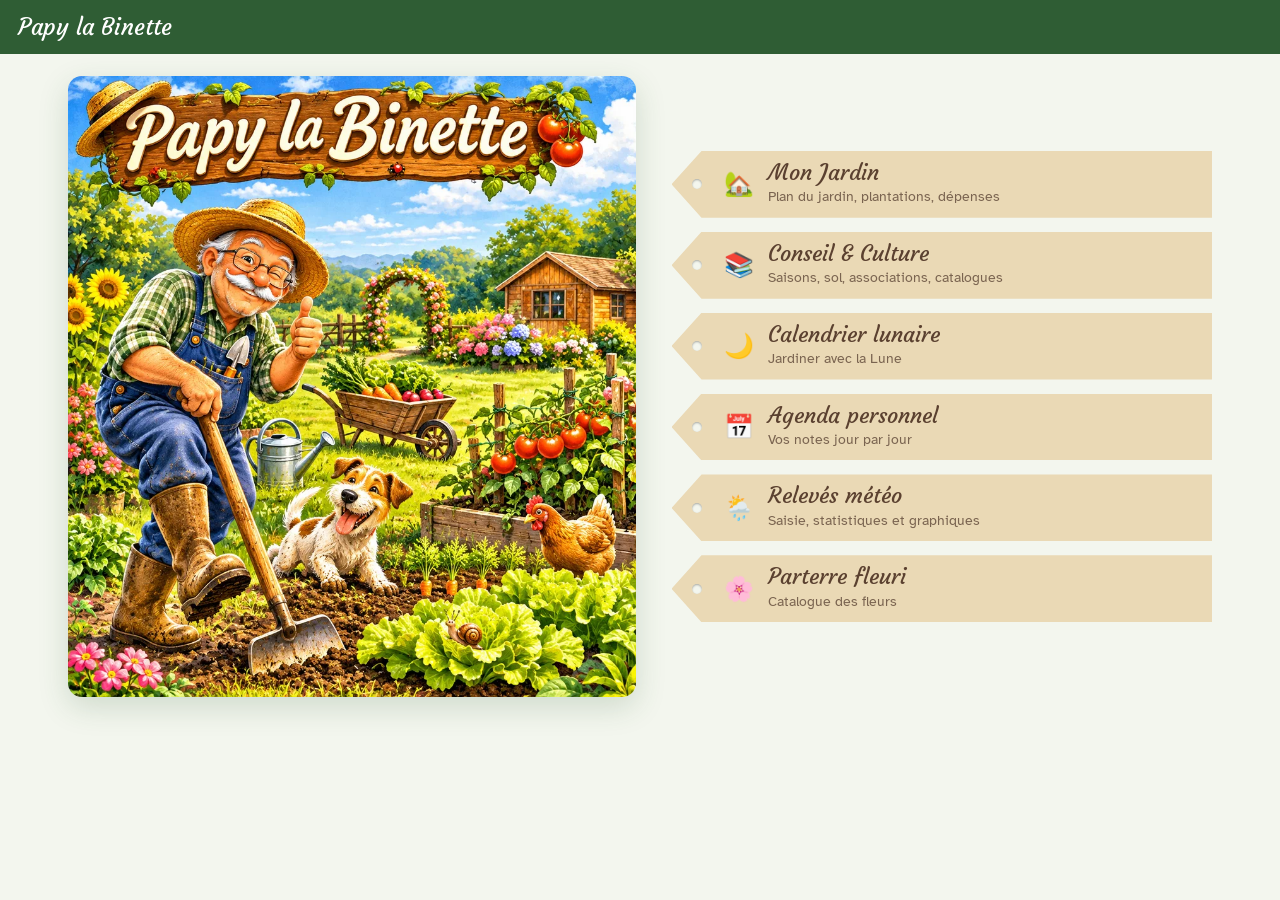
==== accueil.html @ 8723d0be "Papy la Binette : version web de l'application Mon Jardin Portillon d'entrée, conseils et catalogues" ====
<!DOCTYPE html>
<html lang="fr">
<head>
<meta charset="utf-8">
<meta name="viewport" content="width=device-width, initial-scale=1, viewport-fit=cover">
<title>Papy la Binette</title>
<meta name="description" content="Le carnet du jardinier : conseils, catalogues de plantes et calendrier lunaire.">
<meta name="theme-color" content="#2f5d34">
<link rel="manifest" href="manifest.webmanifest">
<link rel="icon" href="img/icone.png">
<link rel="apple-touch-icon" href="img/icone.png">
<link rel="preconnect" href="https://fonts.googleapis.com">
<link rel="preconnect" href="https://fonts.gstatic.com" crossorigin>
<link href="https://fonts.googleapis.com/css2?family=Atkinson+Hyperlegible:ital,wght@0,400;0,700;1,400&family=Courgette&display=swap" rel="stylesheet">
<link rel="stylesheet" href="css/style.css?v=20261112b">
<script>try { if (sessionStorage.getItem('papy.portillon')) { sessionStorage.removeItem('papy.portillon'); document.documentElement.classList.add('depuis-portillon'); } } catch (e) {}</script>
</head>
<body>
<header class="barre">
  <a class="marque" href="#">Papy la Binette</a>
  <nav class="fil" id="fil" aria-label="Fil d'Ariane"></nav>
  <div class="boutons-nav"><button class="reglages-lien" id="precedent" type="button">⬅ <span class="long">Page précédente</span><span class="court">Précédente</span></button>
  <a class="reglages-lien" id="accueil-btn" href="#">🏡 <span class="long">Retour à l’accueil</span><span class="court">Accueil</span></a></div>
</header>
<main id="page" tabindex="-1"></main>
<script src="vendor/astronomy.browser.min.js?v=20261112b"></script>
<script src="js/lune.js?v=20261112b"></script>
<script src="data/contenu.js?v=20261112b"></script>
<script src="js/plan.js?v=20261112b"></script>
<script src="js/carnet.js?v=20261112b"></script>
<script src="js/suivis.js?v=20261112b"></script>
<script src="js/parterres.js?v=20261112b"></script>
<script src="js/app.js?v=20261112b"></script>
</body>
</html>
---- css/style.css ----
:root {
  --feuille: #2f5d34;
  --feuille-fonce: #22442a;
  --feuille-claire: #dfe9d3;
  --papier: #f3f6ee;
  --blanc: #ffffff;
  --terre: #5b4130;
  --bois: #ead9b5;
  --bois-fonce: #d6bf91;
  --encre: #1f2a1f;
  --gris: #5f6b5f;
  --soleil: #f2c14e;
  --nuit: #1d2a4a;
  --nuit-clair: #2c3d66;
  --rayon: 10px;
  --titre: "Courgette", "Brush Script MT", cursive;
  --texte: "Atkinson Hyperlegible", system-ui, -apple-system, "Segoe UI", sans-serif;
}

* { box-sizing: border-box; }
html { -webkit-text-size-adjust: 100%; }
body {
  margin: 0;
  background: var(--papier);
  color: var(--encre);
  font-family: var(--texte);
  font-size: 17px;
  line-height: 1.5;
}
img { max-width: 100%; display: block; }
button, input, select { font: inherit; color: inherit; }
a { color: var(--feuille); }
:focus-visible { outline: 3px solid var(--soleil); outline-offset: 2px; }

/* ---------- Barre du haut ---------- */
.barre {
  position: sticky; top: 0; z-index: 20;
  display: flex; align-items: center; gap: 12px;
  padding: 10px 18px;
  padding-top: max(10px, env(safe-area-inset-top));
  background: var(--feuille);
  color: #fff;
}
.barre .marque { font-family: var(--titre); font-size: 1.45rem; color: #fff; text-decoration: none; line-height: 1; }
.barre .fil { flex: 1; min-width: 0; white-space: nowrap; overflow: hidden; text-overflow: ellipsis; opacity: .85; font-size: .95rem; }
.barre .fil a { color: #fff; }
.boutons-nav { margin-left: auto; display: flex; gap: 8px; }
.barre { min-height: 54px; }
.barre .court { display: none; }
.barre .reglages-lien { color: #fff; background: none; cursor: pointer; white-space: nowrap; text-decoration: none; font-size: .95rem; border: 1px solid rgba(255,255,255,.5); border-radius: 999px; padding: 4px 12px; }
.barre .reglages-lien:hover { background: rgba(255,255,255,.12); }

main { max-width: 1180px; margin: 0 auto; padding: 22px 18px 60px; }

h1, h2, h3 { font-weight: normal; line-height: 1.2; }
h1 { font-family: var(--titre); font-size: clamp(1.9rem, 4vw, 2.6rem); color: var(--feuille-fonce); margin: 0 0 6px; }
h2 { font-family: var(--titre); font-size: 1.55rem; color: var(--feuille-fonce); margin: 26px 0 10px; }
h3 { font-size: 1.1rem; font-weight: 700; margin: 0 0 6px; }
.intro { color: var(--gris); margin: 0 0 20px; max-width: 70ch; }

/* ---------- Pages menu : illustration + étiquettes ---------- */
.menu-page {
  display: grid; grid-template-columns: minmax(0, 1.05fr) minmax(0, 1fr);
  gap: 36px; align-items: center;
}
.menu-page .illus { border-radius: 14px; overflow: hidden; box-shadow: 0 10px 30px rgba(47,93,52,.18); }
.menu-page .illus img { width: 100%; height: auto; }
.etiquettes { display: flex; flex-direction: column; gap: 14px; }

/* Une étiquette de jardin : bois clair, pointe à gauche, trou de ficelle */
.etiquette {
  position: relative; display: flex; align-items: center; gap: 14px;
  min-height: 62px; padding: 10px 22px 10px 52px;
  background: var(--bois);
  color: var(--terre);
  text-decoration: none; border: 0; text-align: left; cursor: pointer; width: 100%;
  clip-path: polygon(30px 0, 100% 0, 100% 100%, 30px 100%, 0 50%);
  transition: background .15s, transform .15s;
}
.etiquette::before {
  content: ""; position: absolute; left: 20px; top: 50%; width: 10px; height: 10px; margin-top: -5px;
  border-radius: 50%; background: var(--papier); box-shadow: inset 0 1px 2px rgba(0,0,0,.3);
}
.etiquette .nom { font-family: var(--titre); font-size: 1.35rem; line-height: 1.15; }
.etiquette .note { display: block; font-family: var(--texte); font-size: .85rem; color: #7a6450; }
.etiquette .ico { font-size: 1.5rem; }
.etiquette:hover { background: var(--bois-fonce); transform: translateX(-4px); }
.etiquette.plus-tard { background: #e6e6df; color: #8a8a80; cursor: default; }
.etiquette.plus-tard:hover { transform: none; background: #e6e6df; }
.etiquette.plus-tard .note { color: #8a8a80; }
.etiquette.retour { background: var(--feuille-claire); color: var(--feuille-fonce); min-height: 50px; }
.etiquette.retour .nom { font-size: 1.1rem; }

.nuit .etiquette.plus-tard { background: #3a4767; color: #aab3c9; }

/* ---------- Contrôles ---------- */
.outils { display: flex; flex-wrap: wrap; gap: 10px 14px; align-items: center; margin: 0 0 18px; }
.outils label { font-weight: 700; color: var(--feuille-fonce); }
select, input[type=search], input[type=text] {
  border: 1.5px solid #b9c9ad; background: #fff; border-radius: 8px; padding: 8px 12px; min-height: 42px;
}
input[type=search] { min-width: 220px; flex: 1; max-width: 360px; }
.pastilles { display: flex; flex-wrap: wrap; gap: 8px; }
.pastille {
  border: 1.5px solid var(--feuille); background: #fff; color: var(--feuille-fonce);
  border-radius: 999px; padding: 6px 14px; cursor: pointer; min-height: 40px;
}
.pastille[aria-pressed=true] { background: var(--feuille); color: #fff; }
.bouton {
  border: 0; background: var(--feuille); color: #fff; border-radius: 8px; padding: 9px 16px; cursor: pointer; min-height: 42px;
}
.bouton.second { background: #fff; color: var(--feuille-fonce); border: 1.5px solid var(--feuille); }
.bouton:hover { filter: brightness(1.08); }

/* ---------- Catalogues ---------- */
.categorie { margin: 0 0 28px; }
.categorie > h2 { margin-top: 0; padding: 8px 14px; border-radius: 8px; color: #fff; font-size: 1.3rem; }
.fiches { display: grid; grid-template-columns: repeat(auto-fill, minmax(290px, 1fr)); gap: 14px; }
.fiche {
  background: #fff; border-radius: var(--rayon); padding: 14px 16px; border-left: 5px solid var(--feuille);
}
.fiche h3 { font-size: 1.15rem; }
.fiche dl { display: grid; grid-template-columns: auto 1fr; gap: 3px 12px; margin: 8px 0 0; font-size: .93rem; }
.fiche dt { color: var(--gris); }
.fiche dd { margin: 0; }
.fiche .obs { margin: 10px 0 0; font-size: .93rem; color: #3b463b; font-style: italic; }
.fiche .tete { display: flex; gap: 12px; align-items: center; }
.fiche .photo { width: 84px; height: 84px; border-radius: 8px; object-fit: cover; flex: none; cursor: zoom-in; }
.oui { color: #1a6a1a; font-weight: 700; }
.non { color: #9a9a9a; }
.leger { color: #b07000; font-weight: 700; }
.vide { padding: 30px; text-align: center; color: var(--gris); background: #fff; border-radius: var(--rayon); }

/* zoom photo */
.zoom { position: fixed; inset: 0; background: rgba(20,30,20,.75); display: grid; place-items: center; z-index: 50; padding: 20px; cursor: zoom-out; }
.zoom img { width: min(420px, 90vw); border-radius: 12px; }
.zoom p { color: #fff; text-align: center; font-family: var(--titre); font-size: 1.5rem; margin: 10px 0 0; }

/* ---------- Conseils saisonniers ---------- */
.mois-encart { background: #fff; border-radius: var(--rayon); padding: 16px 20px; margin: 0 0 22px; border-left: 6px solid var(--soleil); }
.mois-encart h2 { margin: 0 0 8px; }
.rubriques { display: grid; grid-template-columns: repeat(auto-fill, minmax(320px, 1fr)); gap: 14px; }
.rubrique { background: #fff; border-radius: var(--rayon); padding: 14px 18px; border-top: 5px solid var(--feuille); }
.rubrique ul, .mois-encart ul { margin: 6px 0 0; padding-left: 20px; }
.rubrique li, .mois-encart li { margin: 4px 0; }

/* ---------- Sol & engrais ---------- */
.sous-section { background: #fff; border-radius: var(--rayon); padding: 16px 20px; margin: 0 0 14px; }
.sous-section h3 { color: var(--feuille-fonce); font-size: 1.2rem; }
.texte-long { white-space: pre-line; max-width: 78ch; margin: 0; }

/* ---------- Associations ---------- */
.assoc { display: grid; grid-template-columns: 260px 1fr; gap: 20px; align-items: start; }
.liste-plantes { background: #fff; border-radius: var(--rayon); max-height: 70vh; overflow: auto; padding: 6px; }
.liste-plantes button {
  display: block; width: 100%; text-align: left; border: 0; background: none; padding: 8px 12px; border-radius: 6px; cursor: pointer;
}
.liste-plantes button:hover { background: var(--feuille-claire); }
.liste-plantes button[aria-current=true] { background: var(--feuille); color: #fff; }
.colonnes-assoc { display: grid; grid-template-columns: repeat(3, minmax(0, 1fr)); gap: 14px; }
.bloc-assoc { background: #fff; border-radius: var(--rayon); padding: 12px 14px; }
.bloc-assoc h3 { padding-bottom: 6px; border-bottom: 2px solid currentColor; }
.bloc-assoc.bonnes h3 { color: #2a7a2a; }
.bloc-assoc.mauvaises h3 { color: #b03030; }
.bloc-assoc.neutres h3 { color: #6a6a6a; }
.bloc-assoc ul { list-style: none; padding: 0; margin: 8px 0 0; }
.bloc-assoc li { padding: 6px 0; border-bottom: 1px solid #eef0ea; }
.bloc-assoc li:last-child { border: 0; }
.lien-plante { border: 0; background: none; padding: 0; color: var(--feuille-fonce); font-weight: 700; cursor: pointer; text-decoration: underline; text-decoration-color: #b9c9ad; text-underline-offset: 3px; }
.bloc-assoc .raison { display: block; font-size: .9rem; color: var(--gris); }
.neutres .lien-plante { font-weight: normal; }

/* ---------- Lune ---------- */
.nuit { --fond-nuit: var(--nuit); }
body.theme-nuit { background: #e9edf5; }
body.theme-nuit .barre { background: var(--nuit); }
body.theme-nuit h1, body.theme-nuit h2 { color: var(--nuit); }

.nav-mois { display: flex; align-items: center; gap: 10px; margin: 0 0 16px; flex-wrap: wrap; }
.nav-mois .mois { font-family: var(--titre); font-size: 1.6rem; color: var(--nuit); min-width: 220px; text-align: center; }
.nav-mois button { border: 1.5px solid var(--nuit); background: #fff; color: var(--nuit); border-radius: 8px; min-width: 44px; min-height: 42px; cursor: pointer; padding: 0 12px; }
.nav-mois button:hover { background: #dfe5f2; }

.legende { display: flex; flex-wrap: wrap; gap: 8px 16px; margin: 0 0 14px; font-size: .92rem; }
.legende span { display: inline-flex; align-items: center; gap: 6px; }
.legende i { width: 16px; height: 16px; border-radius: 4px; display: inline-block; border: 2px solid; }

.lune-mise { display: grid; grid-template-columns: minmax(0, 1fr) 340px; gap: 22px; align-items: start; }
.grille { display: grid; grid-template-columns: repeat(7, minmax(0, 1fr)); gap: 6px; }
.grille .jsem { text-align: center; font-weight: 700; color: var(--nuit); font-size: .9rem; padding: 4px 0; }
.jour {
  position: relative; border: 2px solid; border-radius: 8px; padding: 6px 6px 8px; min-height: 86px;
  cursor: pointer; text-align: left; background: #fff; display: flex; flex-direction: column; gap: 2px;
}
.jour .num { font-weight: 700; font-size: 1.05rem; }
.jour .typ { font-size: 1.3rem; line-height: 1; }
.jour .ph { font-size: .95rem; }
.jour .cst { font-size: .75rem; color: #444; overflow: hidden; text-overflow: ellipsis; white-space: nowrap; }
.jour .alerte { position: absolute; top: 4px; right: 6px; font-size: .9rem; }
.jour.aujourdhui { box-shadow: 0 0 0 3px var(--nuit); }
.jour[aria-pressed=true] { box-shadow: 0 0 0 3px var(--soleil); }
.jour.defavorable { background: #e0e0e0 !important; border-color: #888 !important; color: #666; }

.panneau { background: #fff; border-radius: var(--rayon); padding: 16px 18px; border-top: 6px solid var(--nuit); }
.panneau + .panneau { margin-top: 16px; }
.panneau h2 { margin: 0 0 8px; font-size: 1.35rem; }
.panneau ul { padding-left: 18px; margin: 4px 0 10px; }
.panneau .ligne { margin: 3px 0; }
.alerte-bloc { background: #f1e3e3; color: #8a2020; border-radius: 8px; padding: 8px 12px; margin: 8px 0; }
.renforce { color: #b07000; font-weight: 700; }
.resume-type { margin: 0 0 10px; }
.resume-type b { display: block; }

.colonnes-mj { display: grid; grid-template-columns: repeat(4, minmax(0, 1fr)); gap: 14px; }
.col-mj { background: #fff; border-radius: var(--rayon); border-top: 6px solid; padding: 12px 14px; }
.col-mj h2 { margin: 0 0 4px; font-size: 1.35rem; }
.col-mj .compte { color: var(--gris); font-size: .9rem; margin: 0 0 8px; }
.jour-mj { padding: 8px 0; border-bottom: 1px solid #eef0ea; }
.jour-mj:last-child { border: 0; }
.jour-mj .date { font-weight: 700; }
.jour-mj .det { font-size: .9rem; color: #444; }
.jour-mj.auj { background: #fff4d6; margin: 0 -8px; padding: 8px; border-radius: 6px; }
.astuce { margin-top: 18px; color: var(--gris); }

.fiches-lune { display: grid; grid-template-columns: 260px 1fr; gap: 20px; align-items: start; }
.fiche-lune { background: #fff; border-radius: var(--rayon); padding: 18px 22px; }
.fiche-lune .titre-plante { display: flex; align-items: center; gap: 12px; }
.fiche-lune .titre-plante span { font-size: 2.4rem; }
.fiche-lune h1 { margin: 0; }
.badge-type { display: inline-block; border: 2px solid; border-radius: 999px; padding: 3px 12px; font-weight: 700; margin: 6px 0; }
.prochains { display: grid; grid-template-columns: repeat(auto-fill, minmax(190px, 1fr)); gap: 10px; margin-top: 8px; }
.prochain { border: 2px solid; border-radius: 8px; padding: 8px 10px; }
.prochain .quand { font-size: .88rem; color: var(--gris); }
.culture { display: grid; grid-template-columns: repeat(auto-fill, minmax(240px, 1fr)); gap: 12px; margin-top: 8px; }
.culture div { background: var(--papier); border-radius: 8px; padding: 10px 14px; }
.culture ul { padding-left: 18px; margin: 4px 0 0; font-size: .93rem; }

/* ---------- Bientôt / réglages ---------- */
.carte { background: #fff; border-radius: var(--rayon); padding: 18px 22px; margin: 0 0 16px; max-width: 760px; }
.carte h2 { margin-top: 0; }
textarea { width: 100%; min-height: 140px; border: 1.5px solid #b9c9ad; border-radius: 8px; padding: 10px; font-family: ui-monospace, Menlo, monospace; font-size: .85rem; }
.message { margin: 10px 0 0; color: var(--feuille-fonce); font-weight: 700; }

.pied { text-align: center; color: var(--gris); font-size: .85rem; padding: 0 18px 30px; }

/* ---------- Petits écrans ---------- */
@media (max-width: 900px) {
  .menu-page { grid-template-columns: 1fr; gap: 20px; }
  .menu-page .illus { max-width: 520px; margin: 0 auto; width: 100%; }
  .menu-page .illus img { max-height: 42vh; object-fit: cover; object-position: center 30%; }
  .lune-mise, .assoc, .fiches-lune { grid-template-columns: 1fr; }
  .colonnes-mj { grid-template-columns: repeat(2, minmax(0, 1fr)); }
  .colonnes-assoc { grid-template-columns: 1fr; }
  .liste-plantes { max-height: 240px; }
}
@media (max-width: 600px) {
  body { font-size: 16px; }
  main { padding: 16px 12px 50px; }
  .grille { gap: 3px; }
  .jour { min-height: 64px; padding: 4px 3px; border-width: 1.5px; }
  .jour .cst { display: none; }
  .jour .num { font-size: .95rem; }
  .jour .typ { font-size: 1.05rem; }
  .jour .ph { font-size: .8rem; }
  .colonnes-mj { grid-template-columns: 1fr; }
  .nav-mois .mois { min-width: 0; flex: 1; font-size: 1.3rem; }
  .barre .fil { display: none; }
}
@media (prefers-reduced-motion: reduce) {
  * { transition: none !important; }
}
.sr-titre { position: absolute; width: 1px; height: 1px; overflow: hidden; clip: rect(0 0 0 0); white-space: nowrap; }
.barre .reglages-lien[hidden] { display: none; }
.choix-ville { display: inline-flex; align-items: center; gap: 8px; }
.choix-ville select { min-height: 36px; padding: 4px 10px; }
@media (max-width: 600px) {
  .barre { gap: 8px; padding-left: 12px; padding-right: 12px; }
  .barre .marque { font-size: 1.2rem; }
  .barre .reglages-lien { padding: 4px 10px; font-size: .9rem; }
  .barre .long { display: none; }
  .barre .court { display: inline; }
}
/* arrivée depuis le portillon : la page apparaît en fondu */
html.depuis-portillon body { animation: apparition 1.1s ease-out both; }
@keyframes apparition { from { opacity: 0; } to { opacity: 1; } }
@media (prefers-reduced-motion: reduce) { html.depuis-portillon body { animation: none; } }

/* ---------- Plan du jardin ---------- */
.plan-barre { display: flex; flex-wrap: wrap; gap: 10px; align-items: center; margin: 0 0 12px; }
.plan-annee { font-weight: 700; color: var(--feuille-fonce); display: inline-flex; align-items: center; gap: 8px; }
.plan-outils { margin-bottom: 8px; }
.plan-aide { margin: 0 0 12px; color: var(--gris); min-height: 1.5em; }
.plan-aide.note-info { color: var(--feuille-fonce); font-weight: 700; }
.plan-mise { display: grid; grid-template-columns: minmax(0, 1fr) 340px; gap: 20px; align-items: start; }
.plan-cadre { background: #fff; border-radius: var(--rayon); padding: 10px; overflow: auto; }
.plan-svg { width: 100%; height: auto; display: block; touch-action: none; user-select: none; -webkit-user-select: none; max-height: 78vh; }
.plan-svg .sol { fill: #f1ead8; }
.plan-svg .grille-plan line { stroke: #cfc3a5; stroke-width: 1; }
.plan-svg .reperes text { font: 12px var(--texte); fill: #8a7d60; }
.plan-svg.en-dessin { cursor: crosshair; }
.plan-svg .elem { cursor: grab; }
.plan-svg.en-dessin .elem { cursor: crosshair; }
.plan-svg .elem rect { stroke-width: 2; }
.plan-svg .elem.choisi rect { stroke: #f2a400; stroke-width: 4; }
.plan-svg .poignee { fill: #fff; stroke: #f2a400; stroke-width: 4; cursor: nwse-resize; }
.plan-svg .apercu { fill: rgba(47, 93, 52, .25); stroke: var(--feuille); stroke-width: 3; stroke-dasharray: 6 4; }
.plan-svg .apercu.refuse { fill: rgba(176, 48, 48, .2); stroke: #b03030; }
.plan-svg .apercu-taille { font: bold 13px var(--texte); fill: var(--feuille-fonce); }
.plan-svg foreignObject { pointer-events: none; overflow: hidden; }
.etq { font: 15px/1.25 var(--texte); color: #2c2013; overflow: hidden; height: 100%; overflow-wrap: normal; word-break: normal; hyphens: none; }
.etq { display: flex; flex-direction: column; justify-content: center; align-items: center; text-align: center; }
/* nom écrit de bas en haut dans les parcelles en hauteur */
.plan-svg .etq-svg text { font-family: var(--texte); pointer-events: none; }
.etq-ico { display: block; font-size: 1.2em; }
.etq-nom { font-weight: 700; font-size: 19px; line-height: 1.15; }
.etq-plantes { margin-top: 2px; }
.etq-avant { margin-top: 2px; font-style: italic; color: #5d4a35; }
.etq.petite { font-size: 12px; }
.etq.petite .etq-nom { font-size: 14px; }
.pastille-coul { display: inline-block; width: 14px; height: 14px; border-radius: 4px; border: 2px solid; margin-right: 6px; vertical-align: -2px; }
.panneau-plan { background: #fff; border-radius: var(--rayon); padding: 16px 18px; border-top: 6px solid var(--feuille); position: sticky; top: 70px; }
.panneau-plan h2 { margin: 0; font-size: 1.35rem; }
.panneau-plan h3 { margin: 14px 0 6px; }
.pp-tete { display: flex; justify-content: space-between; align-items: start; gap: 10px; }
.fermer { border: 0; background: var(--papier); border-radius: 50%; width: 34px; height: 34px; cursor: pointer; flex: none; }
.pp-taille { color: var(--gris); margin: 6px 0 10px; }
.pp-champ { display: flex; flex-direction: column; gap: 4px; margin: 0 0 10px; font-weight: 700; color: var(--feuille-fonce); }
.pp-champ input, .pp-champ select, .pp-champ textarea { font-weight: normal; color: var(--encre); width: 100%; }
.pp-champ textarea { font-family: var(--texte); font-size: .95rem; min-height: 70px; }
.pp-plantes { list-style: none; padding: 0; margin: 0 0 8px; display: flex; flex-wrap: wrap; gap: 6px; }
.pp-plantes li { background: var(--feuille-claire); border-radius: 999px; padding: 4px 6px 4px 12px; display: inline-flex; align-items: center; gap: 6px; }
.retirer { border: 0; background: rgba(0,0,0,.08); border-radius: 50%; width: 24px; height: 24px; cursor: pointer; font-size: .75rem; }
.pp-ajout select { width: 100%; }
.pp-vide { color: var(--gris); margin: 0 0 8px; }
.pp-alerte, .pp-ok, .pp-rotation { border-radius: 8px; padding: 8px 12px; margin: 10px 0 0; font-size: .93rem; }
.pp-alerte p, .pp-ok p, .pp-rotation p { margin: 4px 0 0; }
.pp-alerte { background: #f6e3e0; color: #7d2318; }
.pp-ok { background: #e3f0dc; color: #24561f; }
.pp-rotation { background: #fff2d6; color: #6a4a10; }
.pp-actions { display: flex; gap: 10px; flex-wrap: wrap; margin-top: 12px; }
.pp-liste { list-style: none; padding: 0; margin: 0; }
.pp-liste li { padding: 6px 0; border-bottom: 1px solid #eef0ea; }
.pp-liste li span { display: block; font-size: .9rem; color: var(--gris); }
.pp-astuce { color: var(--gris); font-size: .9rem; }
.dims { display: flex; flex-wrap: wrap; gap: 12px; }
.dims .pp-champ { flex: 1; min-width: 140px; }
input[type=number] { border: 1.5px solid #b9c9ad; background: #fff; border-radius: 8px; padding: 8px 12px; min-height: 42px; }
.plan-dialogue { position: fixed; inset: 0; z-index: 60; background: rgba(20, 30, 20, .5); display: grid; place-items: center; padding: 16px; }
.plan-dialogue[hidden] { display: none; }
.plan-boite { background: #fff; border-radius: 12px; padding: 20px 22px; width: min(460px, 100%); }
.plan-boite h2 { margin-top: 0; }
@media (max-width: 900px) {
  .plan-mise { grid-template-columns: 1fr; }
  .panneau-plan { position: static; }
  .plan-outils .pastille { padding: 5px 10px; font-size: .9rem; }
}
.plan-boite.large { width: min(680px, 100%); max-height: 92vh; overflow: auto; }

/* ---------- Agenda ---------- */
.agenda-mise { display: grid; grid-template-columns: minmax(0, 1fr) 360px; gap: 22px; align-items: start; }
.agenda-nav .mois { color: var(--feuille-fonce); }
.agenda-nav button { border-color: var(--feuille); color: var(--feuille-fonce); }
.jour-agenda {
  position: relative; border: 1.5px solid #d3dcc8; border-radius: 8px; background: #fff; min-height: 88px; padding: 6px 7px;
  text-align: left; cursor: pointer; display: flex; flex-direction: column; gap: 2px; overflow: hidden;
}
.jour-agenda:hover { border-color: var(--feuille); }
.jour-agenda .num { font-weight: 700; }
.jour-agenda .ciel { position: absolute; top: 4px; right: 6px; font-size: .95rem; }
.jour-agenda.a-note { background: #eef6e6; border-color: #9cc184; }
.jour-agenda.a-note .num::after { content: ""; display: inline-block; width: 8px; height: 8px; border-radius: 50%; background: var(--feuille); margin-left: 6px; vertical-align: 2px; }
.jour-agenda .apercu-note { font-size: .78rem; color: #4a5a44; line-height: 1.25; max-height: 3.8em; overflow: hidden; }
.jour-agenda.aujourdhui { box-shadow: 0 0 0 3px var(--soleil); }
.jour-agenda[aria-pressed=true] { box-shadow: 0 0 0 3px var(--feuille); }
.agenda-panneau { border-top-color: var(--feuille); position: sticky; top: 70px; }
.agenda-panneau h2 { color: var(--feuille-fonce); }
.zone-note { width: 100%; min-height: 180px; border: 1.5px solid #b9c9ad; border-radius: 8px; padding: 10px 12px; font: inherit; line-height: 1.5; resize: vertical; }
.etat-sauvegarde { color: var(--gris); font-size: .9rem; margin: 6px 0 0; min-height: 1.4em; }
.agenda-liste { margin-top: 26px; max-width: 760px; }
.note-mois { background: #fff; border-radius: var(--rayon); padding: 10px 16px; margin: 0 0 10px; }
.note-mois p { margin: 4px 0 0; white-space: pre-line; }

/* ---------- Météo ---------- */
.meteo-mise { display: grid; grid-template-columns: minmax(0, 1.15fr) minmax(0, 1fr); gap: 18px; align-items: start; }
.carte-meteo { background: #fff; border-radius: var(--rayon); padding: 16px 20px; margin: 0 0 18px; }
.carte-meteo h2 { margin: 0 0 10px; }
.carte-meteo h3 { margin: 16px 0 6px; color: var(--feuille-fonce); }
.m-sous { color: var(--gris); font-size: .9rem; margin: 4px 0; }
.choix-ciel { display: grid; grid-template-columns: repeat(6, minmax(0, 1fr)); gap: 6px; }
.ciel-btn { border: 1.5px solid #d3dcc8; background: #fff; border-radius: 8px; padding: 6px 2px; cursor: pointer; display: flex; flex-direction: column; align-items: center; gap: 2px; }
.ciel-btn span { font-size: 1.5rem; }
.ciel-btn small { font-size: .72rem; color: var(--gris); }
.ciel-btn[aria-pressed=true] { border-color: var(--feuille); background: var(--feuille-claire); box-shadow: inset 0 0 0 1px var(--feuille); }
.m-ligne { display: flex; flex-wrap: wrap; gap: 10px; }
.m-champ { display: flex; flex-direction: column; gap: 3px; font-size: .9rem; color: var(--gris); flex: 1; min-width: 120px; }
.m-champ input, .m-champ select { width: 100%; }
.m-cases { display: flex; gap: 22px; margin: 12px 0 0; flex-wrap: wrap; }
.m-cases label { display: inline-flex; gap: 8px; align-items: center; cursor: pointer; }
.m-cases input { width: 20px; height: 20px; }
.alerte-gel { background: #e4effa; color: #1d4f80; border-radius: 8px; padding: 8px 12px; font-weight: 700; }
.alerte-gel[hidden] { display: none; }
.tuiles { display: grid; grid-template-columns: repeat(auto-fill, minmax(140px, 1fr)); gap: 8px; margin: 10px 0; }
.tuile { background: var(--papier); border-radius: 8px; padding: 8px 10px; display: flex; flex-direction: column; }
.t-lib { font-size: .82rem; color: var(--gris); }
.t-val { font-size: 1.15rem; font-weight: 700; }
.reco { background: #e9f3fb; border-radius: 8px; padding: 10px 14px; margin-top: 8px; }
.reco ul { margin: 6px 0 0; padding-left: 20px; }
.g-titre { font-weight: 700; margin: 12px 0 4px; display: flex; gap: 16px; align-items: center; flex-wrap: wrap; }
.g-leg { font-weight: normal; font-size: .9rem; color: var(--gris); display: inline-flex; gap: 6px; align-items: center; }
.g-leg i, .g-bulle i { display: inline-block; width: 12px; height: 12px; border-radius: 3px; margin-right: 2px; }
.g-leg i:nth-of-type(2) { margin-left: 10px; }
.graphe { position: relative; }
.graphe svg { width: 100%; height: auto; display: block; touch-action: pan-y; }
.g-grille { stroke: #e3e6de; stroke-width: 1; }
.g-zero { stroke: #9aa39a; stroke-width: 1; }
.g-axe { font: 12px var(--texte); fill: #6f786f; }
.g-curseur { stroke: #8a938a; stroke-width: 1; stroke-dasharray: 3 3; }
.g-bulle { position: absolute; top: 8px; background: #fff; border: 1px solid #d3dcc8; border-radius: 8px; padding: 6px 10px; font-size: .88rem; box-shadow: 0 4px 14px rgba(0,0,0,.08); pointer-events: none; min-width: 150px; }
.g-bulle[hidden] { display: none; }

/* ---------- Tableaux (météo, suivis, dépenses) ---------- */
.table-defile { overflow-x: auto; background: #fff; border-radius: var(--rayon); }
.tableau { width: 100%; border-collapse: collapse; font-size: .93rem; }
.tableau th { text-align: left; background: var(--feuille); color: #fff; font-weight: 700; padding: 8px 10px; white-space: nowrap; position: sticky; top: 0; }
.tableau td { padding: 8px 10px; border-bottom: 1px solid #eef0ea; vertical-align: top; }
.tableau tbody tr { cursor: pointer; }
.tableau tbody tr:hover td { background: rgba(47, 93, 52, .06); }
.tableau tr.choisie td { background: #fff4d6; }
.tableau .nb { text-align: right; white-space: nowrap; font-variant-numeric: tabular-nums; }
.tableau .date { white-space: nowrap; font-variant-numeric: tabular-nums; }
.tableau .fort { font-weight: 700; }
.tableau .notes { color: #4d574d; max-width: 280px; }
.tableau .froid { color: #1d4f80; font-weight: 700; }
.badge-etat { display: inline-block; border: 1.5px solid; border-radius: 999px; padding: 1px 10px; font-weight: 700; font-size: .85rem; background: #fff; white-space: nowrap; }
.grille-dates { display: grid; grid-template-columns: repeat(3, minmax(0, 1fr)); gap: 0 12px; }
.fiche-titre { margin-top: 20px; color: var(--feuille-fonce); }
.bouton.danger { color: #9a2a1e; border-color: #c97a70; }
.dep-mise { display: grid; grid-template-columns: minmax(0, 1fr) 320px; gap: 20px; align-items: start; }
.bilan { list-style: none; padding: 0; margin: 8px 0 0; }
.bilan li { display: grid; grid-template-columns: 1fr; gap: 3px; padding: 7px 0; border-bottom: 1px solid #eef0ea; }
.b-nom { font-size: .93rem; }
.b-barre { display: block; height: 8px; background: #eef2ea; border-radius: 4px; overflow: hidden; }
.b-barre i { display: block; height: 100%; background: var(--feuille); border-radius: 4px; }
.b-val { font-weight: 700; font-variant-numeric: tabular-nums; }
.b-total { margin: 12px 0 0; display: flex; justify-content: space-between; font-size: 1.05rem; border-top: 2px solid var(--feuille); padding-top: 8px; }

@media (max-width: 900px) {
  .agenda-mise, .meteo-mise, .dep-mise { grid-template-columns: 1fr; }
  .agenda-panneau { position: static; }
  .jour-agenda { min-height: 58px; padding: 4px; }
  .jour-agenda .apercu-note { display: none; }
  .jour-agenda .ciel { position: static; font-size: .85rem; }
  .jour-agenda.a-note .num::after { margin-left: 3px; width: 7px; height: 7px; }
  .choix-ciel { grid-template-columns: repeat(3, minmax(0, 1fr)); }
  .grille-dates { grid-template-columns: repeat(2, minmax(0, 1fr)); }
}
.m-champ input[type=text], .pp-champ input[type=text] { border: 1.5px solid #b9c9ad; background: #fff; border-radius: 8px; padding: 8px 12px; min-height: 42px; }
a.bouton { text-decoration: none; display: inline-flex; align-items: center; }

/* ---------- Parterres ---------- */
.parterres { display: grid; grid-template-columns: repeat(auto-fill, minmax(320px, 1fr)); gap: 14px; }
.carte-parterre { background: #fff; border-radius: var(--rayon); padding: 14px; display: grid; grid-template-columns: 120px 1fr; gap: 14px; align-items: center; }
.carte-parterre .mini svg { width: 120px; height: 100px; display: block; }
.carte-parterre h3 { margin: 0 0 4px; font-size: 1.15rem; }
.carte-parterre p { margin: 2px 0; font-size: .92rem; color: #4d574d; }
.carte-parterre .pp-actions { margin-top: 8px; gap: 6px; }
.carte-parterre .bouton { padding: 6px 12px; min-height: 36px; }
.ed-mise { display: grid; grid-template-columns: minmax(0, 1fr) minmax(0, 1fr); gap: 24px; align-items: start; }
.ed-reglages h2, .ed-apercu h2 { margin: 18px 0 10px; font-size: 1.3rem; }
.ed-reglages h2:first-child, .ed-apercu h2 { margin-top: 0; }
.formes { display: grid; grid-template-columns: repeat(auto-fill, minmax(92px, 1fr)); gap: 8px; }
.forme-btn { border: 1.5px solid #d3dcc8; background: #fff; border-radius: 10px; padding: 8px 6px 6px; cursor: pointer; display: flex; flex-direction: column; align-items: center; gap: 4px; font-size: .85rem; }
.forme-btn svg { width: 64px; height: 44px; }
.forme-btn[aria-pressed=true] { border-color: var(--feuille); background: var(--feuille-claire); box-shadow: inset 0 0 0 1px var(--feuille); font-weight: 700; }
.couleurs { display: flex; flex-wrap: wrap; gap: 8px; margin: 4px 0 6px; }
.coul-btn { border: 1.5px solid #d3dcc8; background: #fff; border-radius: 999px; padding: 4px 12px 4px 6px; cursor: pointer; display: inline-flex; align-items: center; gap: 6px; font-size: .9rem; }
.coul-btn i { width: 20px; height: 20px; border-radius: 50%; border: 1px solid rgba(0,0,0,.2); }
.coul-btn[aria-pressed=true] { border-color: var(--feuille); box-shadow: inset 0 0 0 1px var(--feuille); font-weight: 700; }
.ed-apercu { background: #fff; border-radius: var(--rayon); padding: 16px; position: sticky; top: 70px; }
.apercu-parterre { width: 100%; height: auto; max-height: 60vh; display: block; }
.cotes line { stroke: #6f6450; stroke-width: 1.2; vector-effect: non-scaling-stroke; }
.cotes .cote { fill: #4a3f2a; font-family: var(--texte); font-weight: 700; }
.mesures { display: flex; gap: 24px; justify-content: center; margin: 10px 0 0; font-size: 1.05rem; }
.pa-mise { display: grid; grid-template-columns: 300px minmax(0, 1fr) 300px; grid-template-areas: "cata plan infos"; gap: 16px; align-items: start; }
.pa-plan { grid-area: plan; }
.pa-cata { grid-area: cata; background: #fff; border-radius: var(--rayon); padding: 14px; }
.pa-cata h2 { margin: 0 0 10px; font-size: 1.25rem; }
.pa-cata .outils { gap: 8px; margin-bottom: 8px; }
.pa-cata input[type=search] { min-width: 0; flex: 1; }
.pa-liste { max-height: 64vh; overflow: auto; }
.pa-liste h3 { font-size: .95rem; margin: 10px 0 4px; color: var(--feuille-fonce); }
.pa-fleur { display: flex; gap: 10px; align-items: center; width: 100%; text-align: left; border: 1.5px solid transparent; background: none; border-radius: 8px; padding: 5px 6px; cursor: pointer; }
.pa-fleur:hover { background: var(--papier); }
.pa-fleur[aria-pressed=true] { border-color: var(--feuille); background: var(--feuille-claire); }
.pa-fleur img, .pa-compte img { width: 44px; height: 44px; border-radius: 50%; object-fit: cover; flex: none; }
.pa-fleur span { display: flex; flex-direction: column; min-width: 0; }
.pa-fleur small { color: var(--gris); font-size: .78rem; white-space: nowrap; overflow: hidden; text-overflow: ellipsis; }
.pa-pastille { width: 44px; height: 44px; border-radius: 50%; flex: none; display: inline-block; }
.pa-infos { grid-area: infos; display: flex; flex-direction: column; gap: 16px; }
.pa-infos .panneau-plan { position: static; }
.pa-svg { max-height: 72vh; cursor: crosshair; }
.pa-svg .pa-plante { cursor: grab; }
.pa-svg .pa-grille line { stroke: rgba(80, 64, 40, .22); stroke-width: 1; stroke-dasharray: 4 4; vector-effect: non-scaling-stroke; }
.pa-choisie { display: flex; gap: 12px; align-items: center; background: #fff; border-radius: var(--rayon); padding: 10px 14px; margin-top: 12px; }
.pa-choisie img { width: 56px; height: 56px; border-radius: 50%; object-fit: cover; }
.pa-choisie div { flex: 1; display: flex; flex-direction: column; gap: 2px; }
.pa-choisie small { color: var(--gris); }
.pa-compte { list-style: none; padding: 0; margin: 0; }
.pa-compte li { display: flex; align-items: center; gap: 10px; padding: 5px 0; border-bottom: 1px solid #eef0ea; }
.pa-compte li span { flex: 1; }
.pa-compte img, .pa-compte .pa-pastille { width: 32px; height: 32px; }
@media (max-width: 1200px) {
  .pa-mise { grid-template-columns: 280px minmax(0, 1fr); grid-template-areas: "cata plan" "infos infos"; }
  .pa-infos { flex-direction: row; flex-wrap: wrap; }
  .pa-infos .panneau-plan { flex: 1; min-width: 280px; }
}
@media (max-width: 900px) {
  .ed-mise { grid-template-columns: 1fr; }
  .ed-apercu { position: static; order: -1; }
  .pa-mise { grid-template-columns: 1fr; grid-template-areas: "plan" "cata" "infos"; }
  .pa-liste { max-height: 50vh; }
  .carte-parterre { grid-template-columns: 90px 1fr; }
  .carte-parterre .mini svg { width: 90px; height: 76px; }
}
.pa-cata .outils { flex-direction: column; align-items: stretch; }
.pa-cata .outils select, .pa-cata .outils input[type=search] { width: 100%; max-width: none; }
.plan-annee { flex-wrap: wrap; max-width: 100%; }
.plan-annee select { max-width: 100%; min-width: 0; }
.pa-mise > * { min-width: 0; }
@media (max-width: 600px) { .plan-annee select { flex: 1; } }
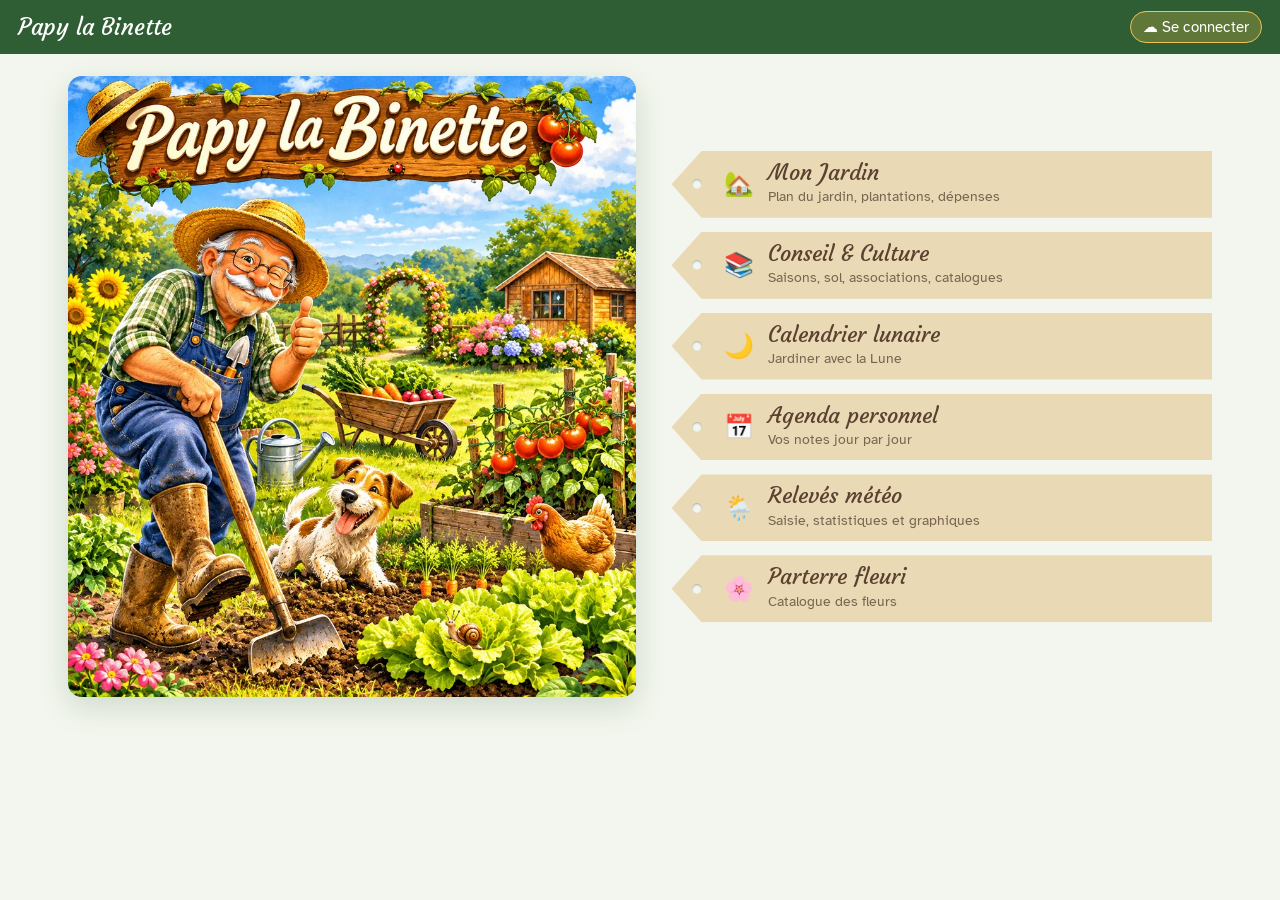
==== commit c7f1a741: "Activer la synchronisation avec le projet Supabase Co-Authored-By: Claude Opus 5.5 <noreply@anthropi" ====
--- a/accueil.html
+++ b/accueil.html
@@ -12,24 +12,26 @@
 <link rel="preconnect" href="https://fonts.googleapis.com">
 <link rel="preconnect" href="https://fonts.gstatic.com" crossorigin>
 <link href="https://fonts.googleapis.com/css2?family=Atkinson+Hyperlegible:ital,wght@0,400;0,700;1,400&family=Courgette&display=swap" rel="stylesheet">
-<link rel="stylesheet" href="css/style.css?v=20261112b">
+<link rel="stylesheet" href="css/style.css?v=20261112e">
 <script>try { if (sessionStorage.getItem('papy.portillon')) { sessionStorage.removeItem('papy.portillon'); document.documentElement.classList.add('depuis-portillon'); } } catch (e) {}</script>
 </head>
 <body>
 <header class="barre">
   <a class="marque" href="#">Papy la Binette</a>
   <nav class="fil" id="fil" aria-label="Fil d'Ariane"></nav>
-  <div class="boutons-nav"><button class="reglages-lien" id="precedent" type="button">⬅ <span class="long">Page précédente</span><span class="court">Précédente</span></button>
+  <div class="boutons-nav"><a class="reglages-lien sync-lien" id="sync-btn" href="#compte" hidden>☁️ <span class="long" id="sync-txt">Synchroniser</span></a><button class="reglages-lien" id="precedent" type="button">⬅ <span class="long">Page précédente</span><span class="court">Précédente</span></button>
   <a class="reglages-lien" id="accueil-btn" href="#">🏡 <span class="long">Retour à l’accueil</span><span class="court">Accueil</span></a></div>
 </header>
 <main id="page" tabindex="-1"></main>
-<script src="vendor/astronomy.browser.min.js?v=20261112b"></script>
-<script src="js/lune.js?v=20261112b"></script>
-<script src="data/contenu.js?v=20261112b"></script>
-<script src="js/plan.js?v=20261112b"></script>
-<script src="js/carnet.js?v=20261112b"></script>
-<script src="js/suivis.js?v=20261112b"></script>
-<script src="js/parterres.js?v=20261112b"></script>
-<script src="js/app.js?v=20261112b"></script>
+<script src="vendor/astronomy.browser.min.js?v=20261112e"></script>
+<script src="js/lune.js?v=20261112e"></script>
+<script src="data/contenu.js?v=20261112e"></script>
+<script src="js/config.js?v=20261112e"></script>
+<script src="js/sync.js?v=20261112e"></script>
+<script src="js/plan.js?v=20261112e"></script>
+<script src="js/carnet.js?v=20261112e"></script>
+<script src="js/suivis.js?v=20261112e"></script>
+<script src="js/parterres.js?v=20261112e"></script>
+<script src="js/app.js?v=20261112e"></script>
 </body>
 </html>
--- a/css/style.css
+++ b/css/style.css
@@ -528,3 +528,14 @@
 .plan-annee select { max-width: 100%; min-width: 0; }
 .pa-mise > * { min-width: 0; }
 @media (max-width: 600px) { .plan-annee select { flex: 1; } }
+
+/* ---------- Synchronisation ---------- */
+.sync-lien.sync-hors { background: rgba(242, 193, 78, .25); border-color: var(--soleil); }
+.sync-lien.sync-erreur { background: rgba(200, 80, 60, .3); }
+.form-compte { display: flex; flex-direction: column; gap: 10px; max-width: 420px; margin: 12px 0; }
+.form-compte input[type=email], .form-compte input[type=text] { border: 1.5px solid #b9c9ad; border-radius: 8px; padding: 10px 12px; min-height: 44px; font-size: 1.05rem; }
+#c-code { letter-spacing: .3em; font-size: 1.4rem; max-width: 220px; }
+.bandeau-sync { position: fixed; left: 50%; bottom: 18px; transform: translateX(-50%); z-index: 70; background: #fff; border: 2px solid var(--feuille); border-radius: 12px; padding: 10px 14px; display: flex; gap: 12px; align-items: center; box-shadow: 0 8px 24px rgba(0,0,0,.15); max-width: calc(100vw - 24px); }
+@media (max-width: 600px) { .barre .sync-lien .long { display: none; } }
+.form-compte[hidden], .lien-envoye[hidden] { display: none; }
+.lien-envoye ol { padding-left: 22px; } .lien-envoye li { margin: 4px 0; }
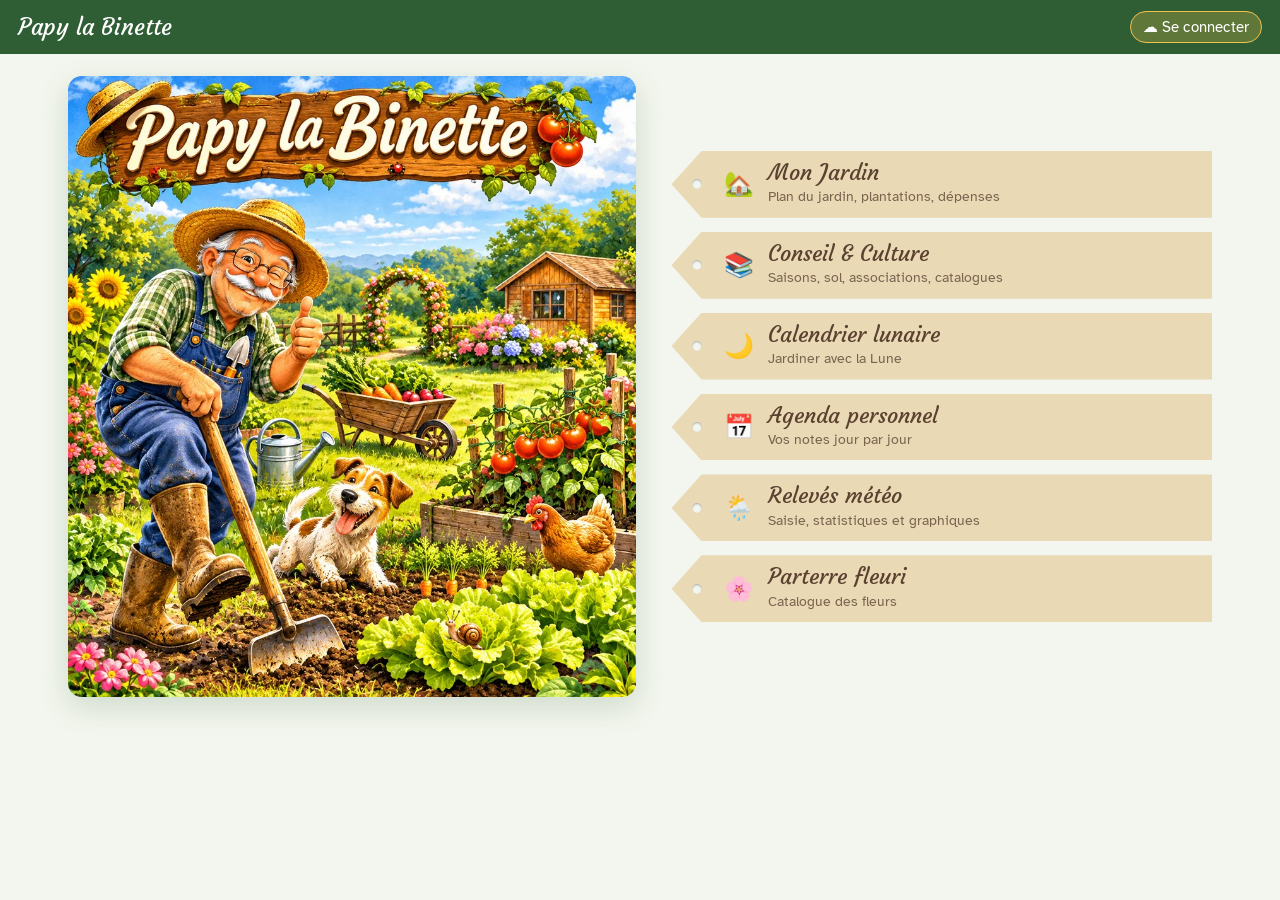
==== commit 426859c9: "Connexion par mot de passe, sans attendre d'e-mail Co-Authored-By: Claude Opus 5.5 <noreply@anthropi" ====
--- a/accueil.html
+++ b/accueil.html
@@ -8,11 +8,15 @@
 <meta name="theme-color" content="#2f5d34">
 <link rel="manifest" href="manifest.webmanifest">
 <link rel="icon" href="img/icone.png">
-<link rel="apple-touch-icon" href="img/icone.png">
+<link rel="apple-touch-icon" href="img/icone-apple.png">
+<meta name="apple-mobile-web-app-capable" content="yes">
+<meta name="mobile-web-app-capable" content="yes">
+<meta name="apple-mobile-web-app-title" content="Papy la Binette">
+<meta name="apple-mobile-web-app-status-bar-style" content="default">
 <link rel="preconnect" href="https://fonts.googleapis.com">
 <link rel="preconnect" href="https://fonts.gstatic.com" crossorigin>
 <link href="https://fonts.googleapis.com/css2?family=Atkinson+Hyperlegible:ital,wght@0,400;0,700;1,400&family=Courgette&display=swap" rel="stylesheet">
-<link rel="stylesheet" href="css/style.css?v=20261112e">
+<link rel="stylesheet" href="css/style.css?v=20261112g">
 <script>try { if (sessionStorage.getItem('papy.portillon')) { sessionStorage.removeItem('papy.portillon'); document.documentElement.classList.add('depuis-portillon'); } } catch (e) {}</script>
 </head>
 <body>
@@ -23,15 +27,15 @@
   <a class="reglages-lien" id="accueil-btn" href="#">🏡 <span class="long">Retour à l’accueil</span><span class="court">Accueil</span></a></div>
 </header>
 <main id="page" tabindex="-1"></main>
-<script src="vendor/astronomy.browser.min.js?v=20261112e"></script>
-<script src="js/lune.js?v=20261112e"></script>
-<script src="data/contenu.js?v=20261112e"></script>
-<script src="js/config.js?v=20261112e"></script>
-<script src="js/sync.js?v=20261112e"></script>
-<script src="js/plan.js?v=20261112e"></script>
-<script src="js/carnet.js?v=20261112e"></script>
-<script src="js/suivis.js?v=20261112e"></script>
-<script src="js/parterres.js?v=20261112e"></script>
-<script src="js/app.js?v=20261112e"></script>
+<script src="vendor/astronomy.browser.min.js?v=20261112g"></script>
+<script src="js/lune.js?v=20261112g"></script>
+<script src="data/contenu.js?v=20261112g"></script>
+<script src="js/config.js?v=20261112g"></script>
+<script src="js/sync.js?v=20261112g"></script>
+<script src="js/plan.js?v=20261112g"></script>
+<script src="js/carnet.js?v=20261112g"></script>
+<script src="js/suivis.js?v=20261112g"></script>
+<script src="js/parterres.js?v=20261112g"></script>
+<script src="js/app.js?v=20261112g"></script>
 </body>
 </html>
--- a/css/style.css
+++ b/css/style.css
@@ -539,3 +539,8 @@
 @media (max-width: 600px) { .barre .sync-lien .long { display: none; } }
 .form-compte[hidden], .lien-envoye[hidden] { display: none; }
 .lien-envoye ol { padding-left: 22px; } .lien-envoye li { margin: 4px 0; }
+.carte-icone { border: 2px solid var(--feuille); }
+#c-coller ol { padding-left: 22px; } #c-coller li { margin: 4px 0; }
+.case-voir { display: inline-flex; gap: 8px; align-items: center; font-size: .92rem; color: var(--gris); }
+.carte h3 { margin: 18px 0 6px; color: var(--feuille-fonce); }
+.form-compte input[type=password] { border: 1.5px solid #b9c9ad; border-radius: 8px; padding: 10px 12px; min-height: 44px; font-size: 1.05rem; }
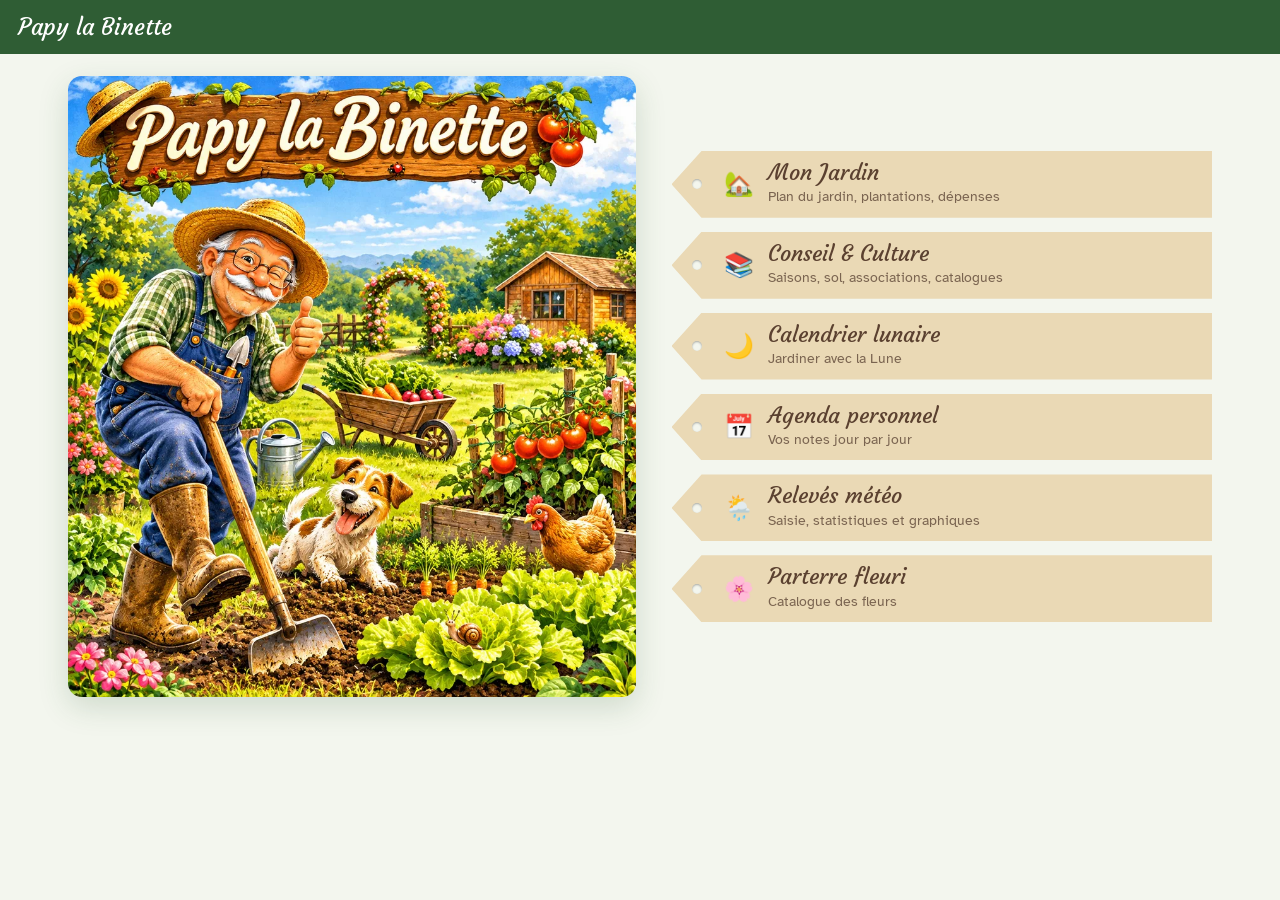
==== commit 206c31fa: "Retrait de la synchronisation, site entièrement utilisable hors ligne Plus de bouton de connexion ni" ====
--- a/accueil.html
+++ b/accueil.html
@@ -16,26 +16,24 @@
 <link rel="preconnect" href="https://fonts.googleapis.com">
 <link rel="preconnect" href="https://fonts.gstatic.com" crossorigin>
 <link href="https://fonts.googleapis.com/css2?family=Atkinson+Hyperlegible:ital,wght@0,400;0,700;1,400&family=Courgette&display=swap" rel="stylesheet">
-<link rel="stylesheet" href="css/style.css?v=20261112g">
+<link rel="stylesheet" href="css/style.css?v=20261114a">
 <script>try { if (sessionStorage.getItem('papy.portillon')) { sessionStorage.removeItem('papy.portillon'); document.documentElement.classList.add('depuis-portillon'); } } catch (e) {}</script>
 </head>
 <body>
 <header class="barre">
   <a class="marque" href="#">Papy la Binette</a>
   <nav class="fil" id="fil" aria-label="Fil d'Ariane"></nav>
-  <div class="boutons-nav"><a class="reglages-lien sync-lien" id="sync-btn" href="#compte" hidden>☁️ <span class="long" id="sync-txt">Synchroniser</span></a><button class="reglages-lien" id="precedent" type="button">⬅ <span class="long">Page précédente</span><span class="court">Précédente</span></button>
+  <div class="boutons-nav"><button class="reglages-lien" id="precedent" type="button">⬅ <span class="long">Page précédente</span><span class="court">Précédente</span></button>
   <a class="reglages-lien" id="accueil-btn" href="#">🏡 <span class="long">Retour à l’accueil</span><span class="court">Accueil</span></a></div>
 </header>
 <main id="page" tabindex="-1"></main>
-<script src="vendor/astronomy.browser.min.js?v=20261112g"></script>
-<script src="js/lune.js?v=20261112g"></script>
-<script src="data/contenu.js?v=20261112g"></script>
-<script src="js/config.js?v=20261112g"></script>
-<script src="js/sync.js?v=20261112g"></script>
-<script src="js/plan.js?v=20261112g"></script>
-<script src="js/carnet.js?v=20261112g"></script>
-<script src="js/suivis.js?v=20261112g"></script>
-<script src="js/parterres.js?v=20261112g"></script>
-<script src="js/app.js?v=20261112g"></script>
+<script src="vendor/astronomy.browser.min.js?v=20261114a"></script>
+<script src="js/lune.js?v=20261114a"></script>
+<script src="data/contenu.js?v=20261114a"></script>
+<script src="js/plan.js?v=20261114a"></script>
+<script src="js/carnet.js?v=20261114a"></script>
+<script src="js/suivis.js?v=20261114a"></script>
+<script src="js/parterres.js?v=20261114a"></script>
+<script src="js/app.js?v=20261114a"></script>
 </body>
 </html>
--- a/css/style.css
+++ b/css/style.css
@@ -529,18 +529,5 @@
 .pa-mise > * { min-width: 0; }
 @media (max-width: 600px) { .plan-annee select { flex: 1; } }
 
-/* ---------- Synchronisation ---------- */
-.sync-lien.sync-hors { background: rgba(242, 193, 78, .25); border-color: var(--soleil); }
-.sync-lien.sync-erreur { background: rgba(200, 80, 60, .3); }
-.form-compte { display: flex; flex-direction: column; gap: 10px; max-width: 420px; margin: 12px 0; }
-.form-compte input[type=email], .form-compte input[type=text] { border: 1.5px solid #b9c9ad; border-radius: 8px; padding: 10px 12px; min-height: 44px; font-size: 1.05rem; }
-#c-code { letter-spacing: .3em; font-size: 1.4rem; max-width: 220px; }
-.bandeau-sync { position: fixed; left: 50%; bottom: 18px; transform: translateX(-50%); z-index: 70; background: #fff; border: 2px solid var(--feuille); border-radius: 12px; padding: 10px 14px; display: flex; gap: 12px; align-items: center; box-shadow: 0 8px 24px rgba(0,0,0,.15); max-width: calc(100vw - 24px); }
-@media (max-width: 600px) { .barre .sync-lien .long { display: none; } }
-.form-compte[hidden], .lien-envoye[hidden] { display: none; }
-.lien-envoye ol { padding-left: 22px; } .lien-envoye li { margin: 4px 0; }
-.carte-icone { border: 2px solid var(--feuille); }
-#c-coller ol { padding-left: 22px; } #c-coller li { margin: 4px 0; }
-.case-voir { display: inline-flex; gap: 8px; align-items: center; font-size: .92rem; color: var(--gris); }
+
 .carte h3 { margin: 18px 0 6px; color: var(--feuille-fonce); }
-.form-compte input[type=password] { border: 1.5px solid #b9c9ad; border-radius: 8px; padding: 10px 12px; min-height: 44px; font-size: 1.05rem; }
